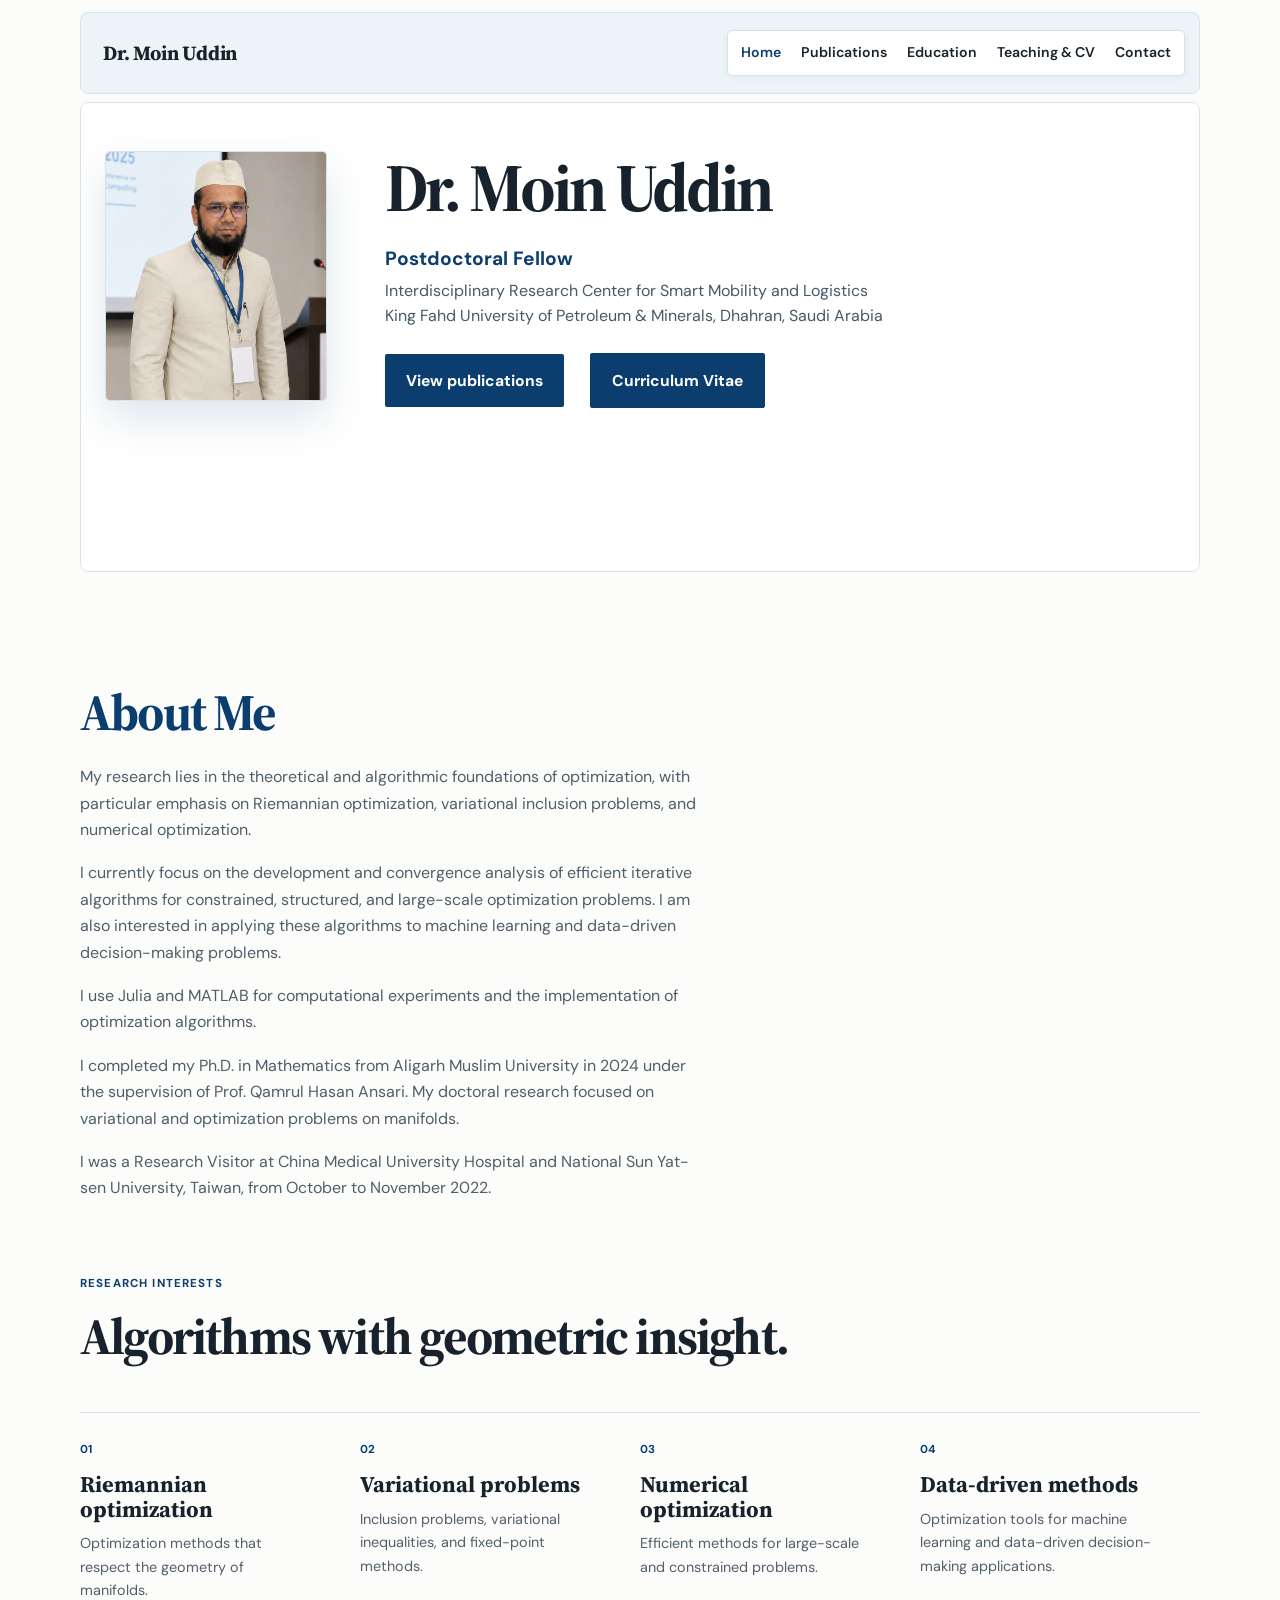
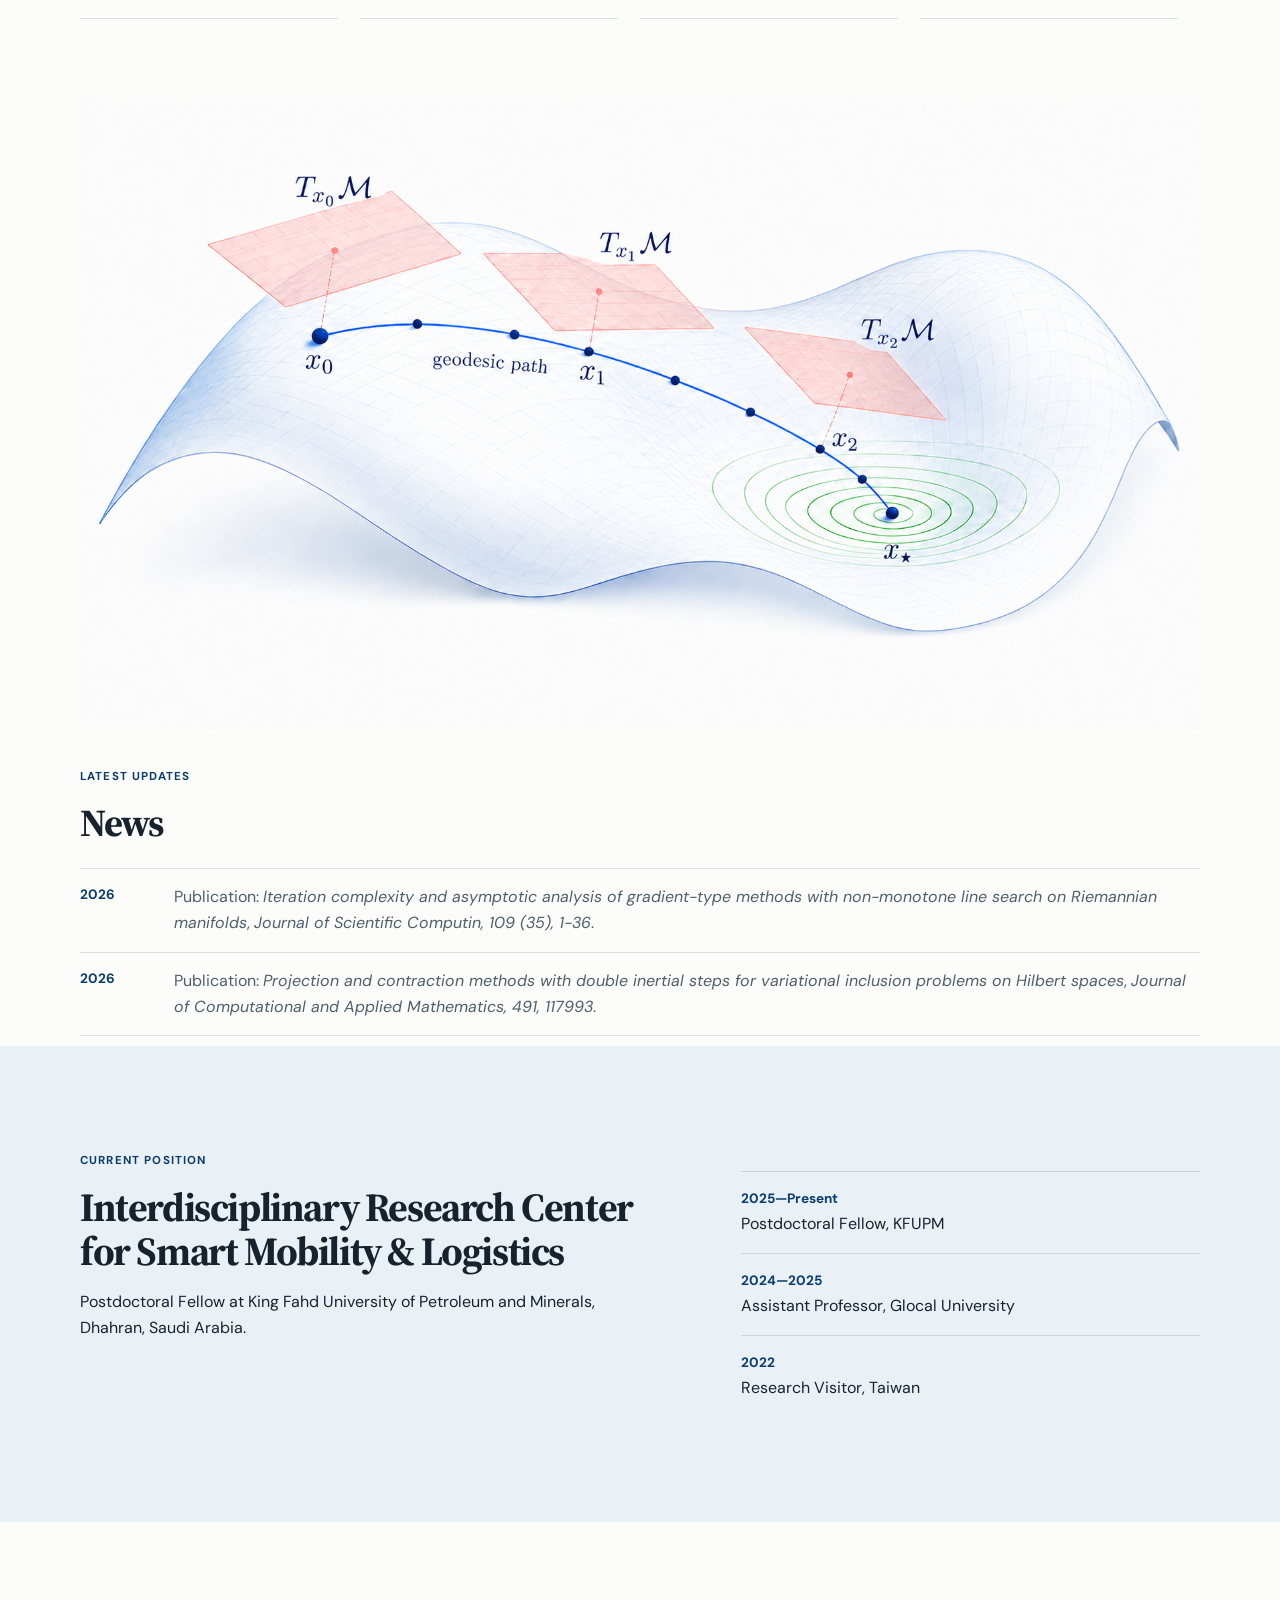
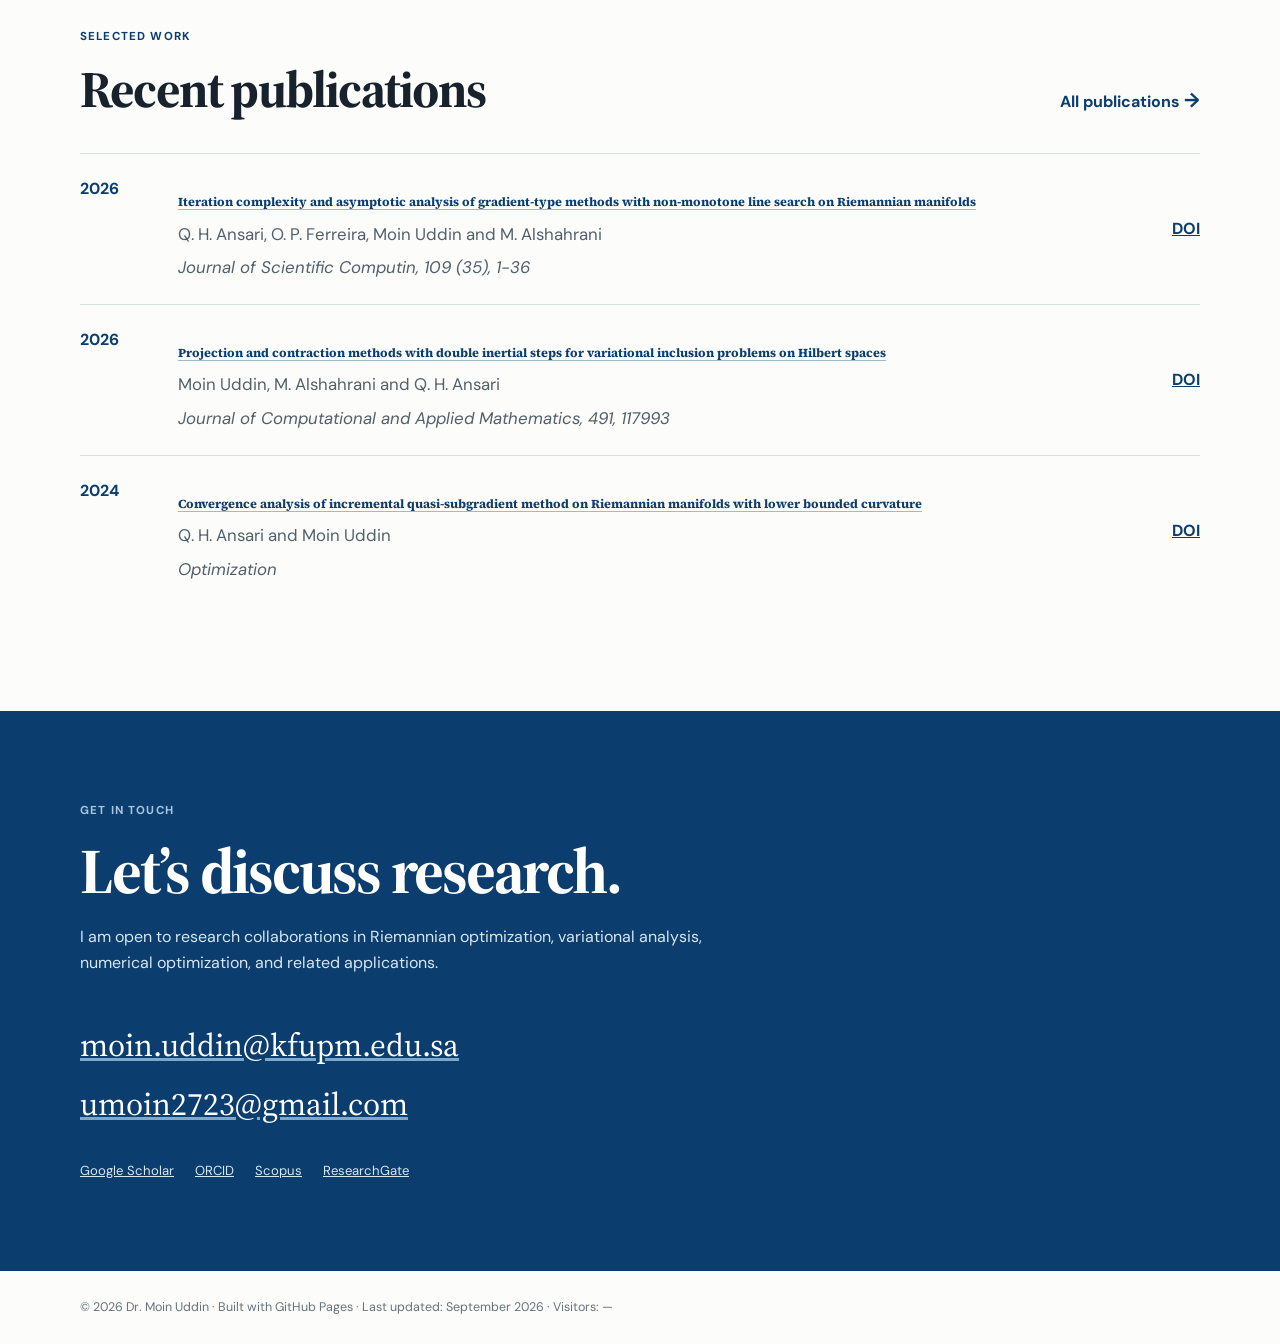
==== index.html @ 326f768f "Publish academic website" ====
<!doctype html>
<html lang="en">
  <head>
    <meta charset="utf-8">
    <meta name="viewport" content="width=device-width, initial-scale=1">
    <meta name="description" content="Academic website of Dr. Moin Uddin, Postdoctoral Fellow at KFUPM.">
    <title>Dr. Moin Uddin | Researcher in Optimization</title>
    <link rel="preconnect" href="https://fonts.googleapis.com">
    <link rel="preconnect" href="https://fonts.gstatic.com" crossorigin>
    <link href="https://fonts.googleapis.com/css2?family=DM+Sans:wght@400;500;600;700&family=Source+Serif+4:opsz,wght@8..60,600;8..60,700&display=swap" rel="stylesheet">
    <link rel="stylesheet" href="assets/styles.css">
    <link rel="stylesheet" href="assets/enhancements.css">
  </head>
  <body>
    <header class="site-header"><a class="brand" href="index.html">Dr. Moin Uddin</a><button class="menu-button" aria-label="Open menu">Menu</button><nav><a class="active" href="index.html">Home</a><a href="publications.html">Publications</a><a href="education.html">Education</a><a href="teaching.html">Teaching & CV</a><a href="#contact">Contact</a></nav></header>
    <main>
      <section class="hero wrap" id="home">
        <div class="hero-copy"><h1>Dr. Moin Uddin</h1><div class="academic-role"><strong>Postdoctoral Fellow</strong><span>Interdisciplinary Research Center for Smart Mobility and Logistics<br>King Fahd University of Petroleum & Minerals, Dhahran, Saudi Arabia</span></div><div class="actions"><a class="button" href="publications.html">View publications</a><a class="button secondary-button" href="teaching.html#cv">Curriculum Vitae</a></div></div>
        <div class="portrait-wrap"><img src="assets/images/moin-uddin.png" alt="Dr. Moin Uddin"><div class="portrait-note">Dhahran, Saudi Arabia</div></div>
      </section>
      <section class="section wrap" id="research"><div class="about-copy standalone-about"><h2 class="about-title">About Me</h2><p>My research lies in the theoretical and algorithmic foundations of optimization, with particular emphasis on Riemannian optimization, variational inclusion problems, and numerical optimization.</p><p>I currently focus on the development and convergence analysis of efficient iterative algorithms for constrained, structured, and large-scale optimization problems. I am also interested in applying these algorithms to machine learning and data-driven decision-making problems.</p><p>I use Julia and MATLAB for computational experiments and the implementation of optimization algorithms.</p><p>I completed my Ph.D. in Mathematics from Aligarh Muslim University in 2024 under the supervision of Prof. Qamrul Hasan Ansari. My doctoral research focused on variational and optimization problems on manifolds.</p><p>I was a Research Visitor at China Medical University Hospital and National Sun Yat-sen University, Taiwan, from October to November 2022.</p></div><div class="section-intro research-heading"><p class="eyebrow">Research interests</p><h2>Algorithms with geometric insight.</h2></div><div class="research-grid"><article><span>01</span><h3>Riemannian optimization</h3><p>Optimization methods that respect the geometry of manifolds.</p></article><article><span>02</span><h3>Variational problems</h3><p>Inclusion problems, variational inequalities, and fixed-point methods.</p></article><article><span>03</span><h3>Numerical optimization</h3><p>Efficient methods for large-scale and constrained problems.</p></article><article><span>04</span><h3>Data-driven methods</h3><p>Optimization tools for machine learning and data-driven decision-making applications.</p></article></div></section>
<figure class="algorithm-visual wrap"><img src="assets/images/riemannian-optimization-diagram-iterates.png" alt="Diagram showing Riemannian optimization iterates x₀, x₁, x₂, their corresponding tangent spaces, and an optimum"></figure>
      <section class="section muted"><div class="wrap split"><div><p class="eyebrow">Current position</p><h2>Interdisciplinary Research Center for Smart Mobility & Logistics</h2><p>Postdoctoral Fellow at King Fahd University of Petroleum and Minerals, Dhahran, Saudi Arabia.</p></div><div class="timeline"><p><b>2025—Present</b> Postdoctoral Fellow, KFUPM</p><p><b>2024—2025</b> Assistant Professor, Glocal University</p><p><b>2022</b> Research Visitor, Taiwan</p></div></div></section>
      <section class="section wrap selected"><div class="section-top"><div><p class="eyebrow">Selected work</p><h2>Recent publications</h2></div><a class="text-link" href="publications.html">All publications <span>→</span></a></div><div id="featured-publications" class="publication-list"></div></section>
      <section class="contact" id="contact"><div class="wrap"><p class="eyebrow">Get in touch</p><h2>Let’s discuss research.</h2><p class="collaboration-note">I am open to research collaborations in Riemannian optimization, variational analysis, numerical optimization, and related applications.</p><a class="email" href="mailto:moin.uddin@kfupm.edu.sa">moin.uddin@kfupm.edu.sa</a><a class="email secondary-email" href="mailto:umoin2723@gmail.com">umoin2723@gmail.com</a><div class="profile-links"><a href="https://scholar.google.com/citations?user=GIhlsMgAAAAJ" target="_blank" rel="noreferrer">Google Scholar</a><a href="https://orcid.org/0009-0005-5530-0240" target="_blank" rel="noreferrer">ORCID</a><a href="https://www.scopus.com/authid/detail.uri?authorId=57891499400" target="_blank" rel="noreferrer">Scopus</a><a href="https://www.researchgate.net/profile/Moin-Uddin-14" target="_blank" rel="noreferrer">ResearchGate</a></div></div></section>
    </main><footer class="wrap">© <span id="year"></span> Dr. Moin Uddin · Built with GitHub Pages</footer><script src="assets/data.js"></script><script src="assets/site.js"></script>
  </body>
</html>
---- assets/styles.css ----
:root{--ink:#17222d;--blue:#0b3d6e;--sky:#eaf1f6;--paper:#fcfcfa;--line:#d8e0e6;--serif:"Source Serif 4",Georgia,serif;--sans:"DM Sans",Arial,sans-serif}*{box-sizing:border-box}html{scroll-behavior:smooth}body{margin:0;background:var(--paper);color:var(--ink);font:16px/1.65 var(--sans)}.wrap{width:min(1120px,calc(100% - 48px));margin:auto}.site-header{height:78px;width:min(1120px,calc(100% - 48px));margin:auto;display:flex;align-items:center;justify-content:space-between}.brand{width:40px;height:40px;background:var(--blue);color:#fff;border-radius:50%;display:grid;place-items:center;font-weight:700;text-decoration:none}nav{display:flex;gap:26px}nav a{color:var(--ink);text-decoration:none;font-size:.9rem;font-weight:600}nav a.active,nav a:hover{color:var(--blue)}.menu-button{display:none;background:none;border:0;font:inherit}.hero{min-height:545px;display:grid;grid-template-columns:1.25fr .75fr;align-items:center;gap:80px;padding:55px 0 75px}.eyebrow{color:var(--blue);font-weight:700;letter-spacing:.1em;text-transform:uppercase;font-size:.72rem;margin:0 0 16px}h1,h2,h3{font-family:var(--serif);line-height:1.08;margin:0}h1{font-size:clamp(3.4rem,7vw,6.1rem);letter-spacing:-.045em}h2{font-size:clamp(2.2rem,4vw,3.6rem);letter-spacing:-.035em}h3{font-size:1.4rem}.lede{font-size:1.12rem;max-width:630px;margin:26px 0;color:#495762}.narrow{max-width:650px}.actions{display:flex;gap:26px;align-items:center;margin-top:34px}.button{display:inline-block;background:var(--blue);color:#fff;text-decoration:none;padding:13px 19px;font-size:.9rem;font-weight:700;border-radius:2px}.text-link{color:var(--blue);text-decoration:none;font-weight:700}.text-link span{font-size:1.25em}.portrait-wrap{position:relative;justify-self:end}.portrait-wrap img{width:min(300px,75vw);aspect-ratio:4/5;object-fit:cover;object-position:center;border-radius:150px 150px 8px 8px;filter:saturate(.85)}.portrait-note{position:absolute;bottom:16px;left:-42px;background:var(--paper);padding:8px 13px;font-size:.74rem;font-weight:700}.band,.muted{background:var(--sky)}.stats{padding:34px 0;display:grid;grid-template-columns:repeat(3,1fr);gap:36px}.stats div{border-left:2px solid #a7c2d6;padding-left:16px}.stats strong{font-family:var(--serif);font-size:1.55rem;display:block}.stats span{font-size:.78rem;color:#53616c}.section{padding:105px 0}.section-intro{max-width:720px}.research-grid{margin-top:48px;display:grid;grid-template-columns:repeat(4,1fr);border-top:1px solid var(--line)}.research-grid article{padding:22px 24px 15px 0;border-bottom:1px solid var(--line);margin-right:22px}.research-grid span{font-size:.72rem;color:var(--blue);font-weight:700}.research-grid h3{margin:12px 0 10px}.research-grid p{font-size:.9rem;margin:0;color:#52606b}.split{display:grid;grid-template-columns:1.1fr .9fr;gap:100px}.split h2{font-size:2.5rem}.timeline{padding-top:20px}.timeline p{border-top:1px solid #c8d6e0;padding:16px 0;margin:0}.timeline b{color:var(--blue);display:block;font-size:.85rem}.section-top{display:flex;align-items:end;justify-content:space-between;margin-bottom:36px}.publication{display:grid;grid-template-columns:80px 1fr auto;gap:18px;padding:22px 0;border-top:1px solid var(--line)}.publication time{font-size:.82rem;color:var(--blue);font-weight:700}.publication h3{font-size:1.2rem}.publication p,.publication em{font-size:.87rem;display:block;margin:6px 0 0;color:#52606b}.publication em{font-style:italic}.publication a{color:var(--blue);font-size:.77rem;font-weight:700;align-self:center}.contact{background:var(--blue);color:#fff;padding:90px 0}.contact .eyebrow{color:#a9c6e0}.contact h2{font-size:clamp(2.6rem,5vw,4.8rem)}.email{display:inline-block;color:#fff;font:clamp(1.25rem,2.5vw,2rem) var(--serif);margin:22px 0 34px;text-decoration-color:#7ea8ca}.profile-links{display:flex;gap:21px;flex-wrap:wrap}.profile-links a{color:#d8e6f1;font-size:.82rem}footer{padding:26px 0;font-size:.78rem;color:#66737c}.page{padding:85px 0 105px}.page>h1{font-size:clamp(3rem,6vw,5.3rem)}.full{margin-top:62px}.under-review{margin-top:100px;padding-top:60px;border-top:4px solid var(--blue)}.two-column{display:grid;grid-template-columns:1fr 1fr;gap:100px;margin-top:72px}.two-column h2{font-size:2rem;margin:0 0 22px}.two-column p{margin:0 0 25px}.two-column span{color:#61707c;font-size:.9rem}.tag-list{display:flex;flex-wrap:wrap;gap:8px;padding:0;list-style:none;margin:0 0 55px}.tag-list li{border:1px solid var(--line);padding:7px 10px;font-size:.82rem}.cv-box{background:var(--sky);margin-top:65px;padding:42px}.cv-box h2{font-size:2.2rem}.cv-box code{font-size:.8rem}.cv-box .button{margin-top:10px}@media(max-width:720px){.wrap,.site-header{width:min(100% - 32px,1120px)}.site-header{position:relative}.menu-button{display:block;color:var(--blue);font-weight:700}nav{display:none;position:absolute;top:67px;right:0;z-index:3;background:#fff;border:1px solid var(--line);padding:16px;flex-direction:column;gap:12px}nav.open{display:flex}.hero{grid-template-columns:1fr;gap:30px;padding:45px 0 55px}.portrait-wrap{justify-self:start;grid-row:1}.portrait-wrap img{width:190px}.portrait-note{left:120px}.stats,.research-grid,.split,.two-column{grid-template-columns:1fr}.stats{gap:18px}.research-grid article{margin-right:0}.split,.two-column{gap:40px}.section{padding:70px 0}.section-top{align-items:start;gap:20px;flex-direction:column}.publication{grid-template-columns:52px 1fr}.publication a{grid-column:2;justify-self:start}.contact{padding:65px 0}.page{padding:55px 0 75px}.cv-box{padding:28px}}
---- assets/enhancements.css ----
/* Optional visual layer: keep this file separate so design changes stay easy. */
.research-art { position: relative; margin-bottom: 0; overflow: hidden; background: #dceaf2; }
.research-art img { display: block; width: 100%; height: 355px; object-fit: cover; object-position: center; }
.research-art::after { content: ""; position: absolute; inset: 0; background: linear-gradient(90deg, rgba(11,61,110,.38), transparent 58%); }
.research-art p { position: absolute; z-index: 1; bottom: 19px; left: 25px; margin: 0; color: #fff; font: 600 1.16rem var(--serif); letter-spacing: .02em; }
@media (max-width: 720px) { .research-art img { height: 240px; } }

/* Hero refinements */
.position-label { margin: 0 0 17px; color: var(--blue); font-size: .82rem; font-weight: 700; line-height: 1.5; }
.position-label span { display: block; margin-bottom: 3px; letter-spacing: .1em; text-transform: uppercase; font-size: .67rem; color: #657c90; }
.hero h1 { white-space: nowrap; font-size: clamp(2.8rem, 5.8vw, 5.45rem); }
.portrait-wrap img { aspect-ratio: 1; border-radius: 50%; object-position: center top; border: 8px solid #eaf1f6; box-shadow: 0 16px 38px rgba(11,61,110,.18); }
.portrait-note { left: -25px; }
@media (max-width: 720px) { .hero h1 { white-space: normal; } .portrait-wrap img { width: 195px; } }

/* Reference-style hero: background artwork with the name placed over it. */
.hero { position: relative; overflow: hidden; isolation: isolate; }
.hero::before { content: ""; position: absolute; z-index: -2; inset: 0 calc((100vw - min(1120px, calc(100vw - 48px))) / -2); background: linear-gradient(135deg, #154d7d 0%, #0b3d6e 45%, #1e5f92 100%); }
.hero::after { content: ""; position: absolute; z-index: -1; inset: 0 calc((100vw - min(1120px, calc(100vw - 48px))) / -2); background: linear-gradient(90deg, rgba(7, 34, 61, .84) 0%, rgba(7, 34, 61, .58) 47%, rgba(7, 34, 61, .12) 100%); }
.hero h1 { color: #fff; }
.hero .lede { color: #edf5fa; }
.position-label { color: #fff; }
.position-label span { color: #c6dfef; }
.hero .text-link { color: #fff; }
.portrait-note { background: #fff; }
@media (max-width: 720px) { .hero::before, .hero::after { inset-inline: -16px; } .hero::after { background: linear-gradient(90deg, rgba(7,34,61,.86), rgba(7,34,61,.5)); } }

/* Centered academic homepage hero. */
.hero { min-height: 635px; display: flex; flex-direction: column; justify-content: center; align-items: center; gap: 20px; padding: 70px 0; text-align: center; }
.hero-copy { display: flex; flex-direction: column; align-items: center; }
.portrait-wrap { order: -1; justify-self: auto; }
.portrait-wrap img { width: 178px; border: 7px solid rgba(255,255,255,.9); box-shadow: 0 16px 38px rgba(0,0,0,.28); }
.portrait-note { display: none; }
.position-label { margin: 0 0 13px; }
.hero .lede { max-width: 675px; margin: 19px 0 0; }
.hero .actions { justify-content: center; margin-top: 29px; }
@media (max-width: 720px) { .hero { min-height: 580px; padding: 58px 0; } .portrait-wrap img { width: 145px; } .hero .actions { margin-top: 24px; } }

.algorithm-visual { position: relative; margin-top: -25px; margin-bottom: 0; overflow: hidden; background: #fff; }
.algorithm-visual img { display: block; width: 100%; height: auto; object-fit: contain; }
.algorithm-visual figcaption { position: absolute; bottom: 19px; left: 24px; margin: 0; padding: 7px 11px; color: #fff; background: rgba(11,61,110,.82); font-size: .8rem; font-weight: 700; }
.secondary-email { display: block; margin-top: -19px; margin-bottom: 34px; font-size: clamp(1.25rem, 2.5vw, 2rem); }
.collaboration-note { max-width: 680px; margin: 19px 0 24px; color: #d8e6f1; }

.about-research { display: grid; grid-template-columns: 1.05fr .95fr; gap: 100px; align-items: start; }
.about-copy h2 { margin-bottom: 24px; }
.about-copy > p:not(.eyebrow) { max-width: 620px; margin: 0 0 17px; color: #4f5f6a; }
.standalone-about { max-width: 760px; }
.about-title { margin: 0 0 25px; color: var(--blue); font-size: clamp(2.25rem, 4vw, 3.4rem); }
.research-heading { margin-top: 72px; }
.focus-list { padding-top: 3px; }
.focus-list article { display: grid; grid-template-columns: 44px 1fr; gap: 12px; padding: 17px 0; border-top: 1px solid var(--line); }
.focus-list article:last-child { border-bottom: 1px solid var(--line); }
.focus-list span { color: var(--blue); font-size: .74rem; font-weight: 700; }
.focus-list h3 { font-size: 1.3rem; }
@media (max-width: 720px) { .about-research { grid-template-columns: 1fr; gap: 46px; } }

/* Light split hero: portrait on the left, academic identity on the right. */
.hero { min-height: 590px; display: grid; grid-template-columns: minmax(280px, .8fr) minmax(360px, 1.2fr); justify-content: initial; align-items: center; gap: 90px; padding: 68px 0; text-align: left; }
.hero::before { background: linear-gradient(135deg, #f4f8fb 0%, #e5f0f7 100%); }
.hero::after { background: none; }
.hero-copy { grid-column: 2; grid-row: 1; display: flex; align-items: flex-start; }
.portrait-wrap { grid-column: 1; grid-row: 1; order: 0; justify-self: start; }
.portrait-wrap { padding: 12px; background: #fff; border: 1px solid #d9e3ea; border-radius: 8px; box-shadow: 0 18px 42px rgba(11,61,110,.13); }
.portrait-wrap img { display: block; width: min(305px, 27vw); aspect-ratio: 4 / 5; border: 0; border-radius: 3px; box-shadow: none; object-fit: cover; object-position: center top; }
.hero h1 { color: var(--ink); }
.position-label { color: var(--blue); }
.position-label span { color: #657c90; }
.hero .text-link { color: var(--blue); }
.hero h1 + .position-label { margin-top: 20px; }
.hero .actions { justify-content: flex-start; }
@media (max-width: 720px) { .hero { min-height: auto; grid-template-columns: 1fr; gap: 32px; padding: 55px 0; text-align: center; } .portrait-wrap, .hero-copy { grid-column: 1; } .portrait-wrap { grid-row: 1; justify-self: center; } .hero-copy { grid-row: 2; align-items: center; } .portrait-wrap img { width: min(285px, 76vw); } .hero .actions { justify-content: center; } }

.academic-role { margin-top: 20px; color: #455966; line-height: 1.55; }
.academic-role strong { display: block; color: var(--blue); font-size: 1.08rem; }
.academic-role span { display: block; margin-top: 5px; font-size: .91rem; }
.academic-role + .actions { margin-top: 31px; }
@media (max-width: 720px) { .academic-role { text-align: center; } }

.education-list { margin-top: 58px; border-top: 1px solid var(--line); }
.education-list article { display: grid; grid-template-columns: 150px 1fr; gap: 28px; padding: 30px 0; border-bottom: 1px solid var(--line); }
.education-list time { color: var(--blue); font-size: .85rem; font-weight: 700; }
.education-list h2 { font-size: 1.8rem; }
.education-list p { margin: 8px 0 0; }
.education-list .detail { color: #5c6b76; font-size: .9rem; }
@media (max-width: 720px) { .education-list article { grid-template-columns: 1fr; gap: 8px; } }
.paper-title { color: inherit; text-decoration-color: #9bbbd1; text-underline-offset: 3px; }
.paper-title:hover { color: var(--blue); }

/* Compact academic navigation: identity and links in separate visual areas. */
.site-header { width: min(1180px, calc(100% - 48px)); height: auto; min-height: 82px; margin-top: 18px; padding: 11px 14px 11px 22px; background: #edf4f8; border: 1px solid #d7e3eb; border-radius: 8px; }
.brand { width: auto; height: auto; display: block; padding: 0; color: var(--ink); background: none; border-radius: 0; font: 700 1.1rem var(--serif); letter-spacing: -.01em; }
.site-header nav { padding: 10px 13px; gap: 20px; background: #fff; border: 1px solid #d8e2e9; border-radius: 5px; box-shadow: 0 2px 7px rgba(11,61,110,.05); }
.site-header nav a { font-size: .8rem; }
@media (max-width: 720px) { .site-header { width: min(100% - 32px, 1180px); margin-top: 10px; padding: 11px 14px; } .brand { font-size: 1rem; } .site-header nav { top: 58px; right: 0; } }

/* Compact profile block and separate academic-stat cards. */
.hero { min-height: 470px; grid-template-columns: 240px minmax(320px, 1fr); gap: 40px; padding: 48px 24px; }
.hero-copy, .portrait-wrap { align-self: start; }
.portrait-wrap { padding: 0; width: fit-content; border-radius: 4px; overflow: hidden; }
.portrait-wrap img { width: 220px; height: 248px; aspect-ratio: auto; object-position: center top; }
.hero h1 { font-size: clamp(2.55rem, 4.8vw, 4.35rem); }
.academic-role + .actions { margin-top: 24px; }
.stats { padding: 24px 0; grid-template-columns: repeat(3, 1fr); gap: 14px; }
.stats div { min-height: 88px; padding: 15px 17px; border: 1px solid #cbdbe6; border-left: 4px solid var(--blue); border-radius: 5px; background: #fff; box-shadow: 0 2px 7px rgba(11,61,110,.05); }
@media (max-width: 720px) { .hero { min-height: auto; grid-template-columns: 1fr; gap: 25px; padding: 45px 16px; } .portrait-wrap img { width: 220px; height: 248px; object-position: center top; } .stats { grid-template-columns: 1fr; } }

/* Equal-width compact page boxes. */
.site-header { width: min(1120px, calc(100% - 48px)); margin-top: 12px; }
.hero { margin: 8px auto; background: #fff; border: 1px solid #d7e3eb; border-radius: 8px; }
.hero::before { inset: 0; background: #fff; }
.hero::after { inset: 0; background: none; }
.band { width: min(1120px, calc(100% - 48px)); margin: 0 auto 8px; background: #edf4f8; border: 1px solid #d7e3eb; border-radius: 8px; }
.band .stats { width: calc(100% - 28px); }
.secondary-button { background: #fff; color: var(--blue); border: 1px solid var(--blue); }
@media (max-width: 720px) { .site-header, .band { width: min(100% - 32px, 1120px); } .hero { width: min(100% - 32px, 1120px); margin-top: 8px; margin-bottom: 8px; } .band .stats { width: calc(100% - 24px); } }

/* Larger type for the profile and publication content. */
.brand { font-size: 1.26rem; }
.site-header nav a { font-size: .88rem; }
.hero h1 { font-size: clamp(3rem, 5.3vw, 4.8rem); }
.academic-role strong { font-size: 1.2rem; }
.academic-role span { font-size: 1rem; }
.hero .button { font-size: .98rem; padding: 14px 21px; }
.publication h3, .publication .publication-title { font-size: 2rem !important; font-weight: 700; line-height: 1.2; }
.publication p, .publication em { font-size: 1.05rem; }
.publication time { font-size: 1rem; }
.publication > a { font-size: 1rem; }
.secondary-button { background: var(--blue); color: #fff; border-color: var(--blue); }
@media (max-width: 720px) { .brand { font-size: 1.08rem; } .hero h1 { font-size: clamp(2.55rem, 10vw, 3.45rem); } .publication h3, .publication .publication-title { font-size: 1.5rem !important; } }

/* Academic updates and featured publication. */
.news-section { padding: 38px 0 10px; }
.news-section h2 { margin-bottom: 24px; font-size: 2.4rem; }
.news-list { border-top: 1px solid var(--line); }
.news-list article { display: grid; grid-template-columns: 78px 1fr; gap: 16px; padding: 15px 0; border-bottom: 1px solid var(--line); }
.news-list time { color: var(--blue); font-weight: 700; font-size: .85rem; }
.news-list p { margin: 0; color: #4f5f6a; }
.featured-publication { margin: 42px 0 48px; padding: 26px 30px; background: #edf4f8; border: 1px solid #d4e3ed; border-radius: 7px; }
.featured-publication .publication { padding-bottom: 0; border-top: 0; }
.footer-feature { white-space: nowrap; }
@media (max-width: 720px) { .news-list article { grid-template-columns: 1fr; gap: 4px; } .featured-publication { padding: 20px; } .footer-feature { display: block; margin-top: 4px; white-space: normal; } }
@media (max-width: 720px) { .algorithm-visual { margin-top: 0; } .algorithm-visual img { height: 230px; } }
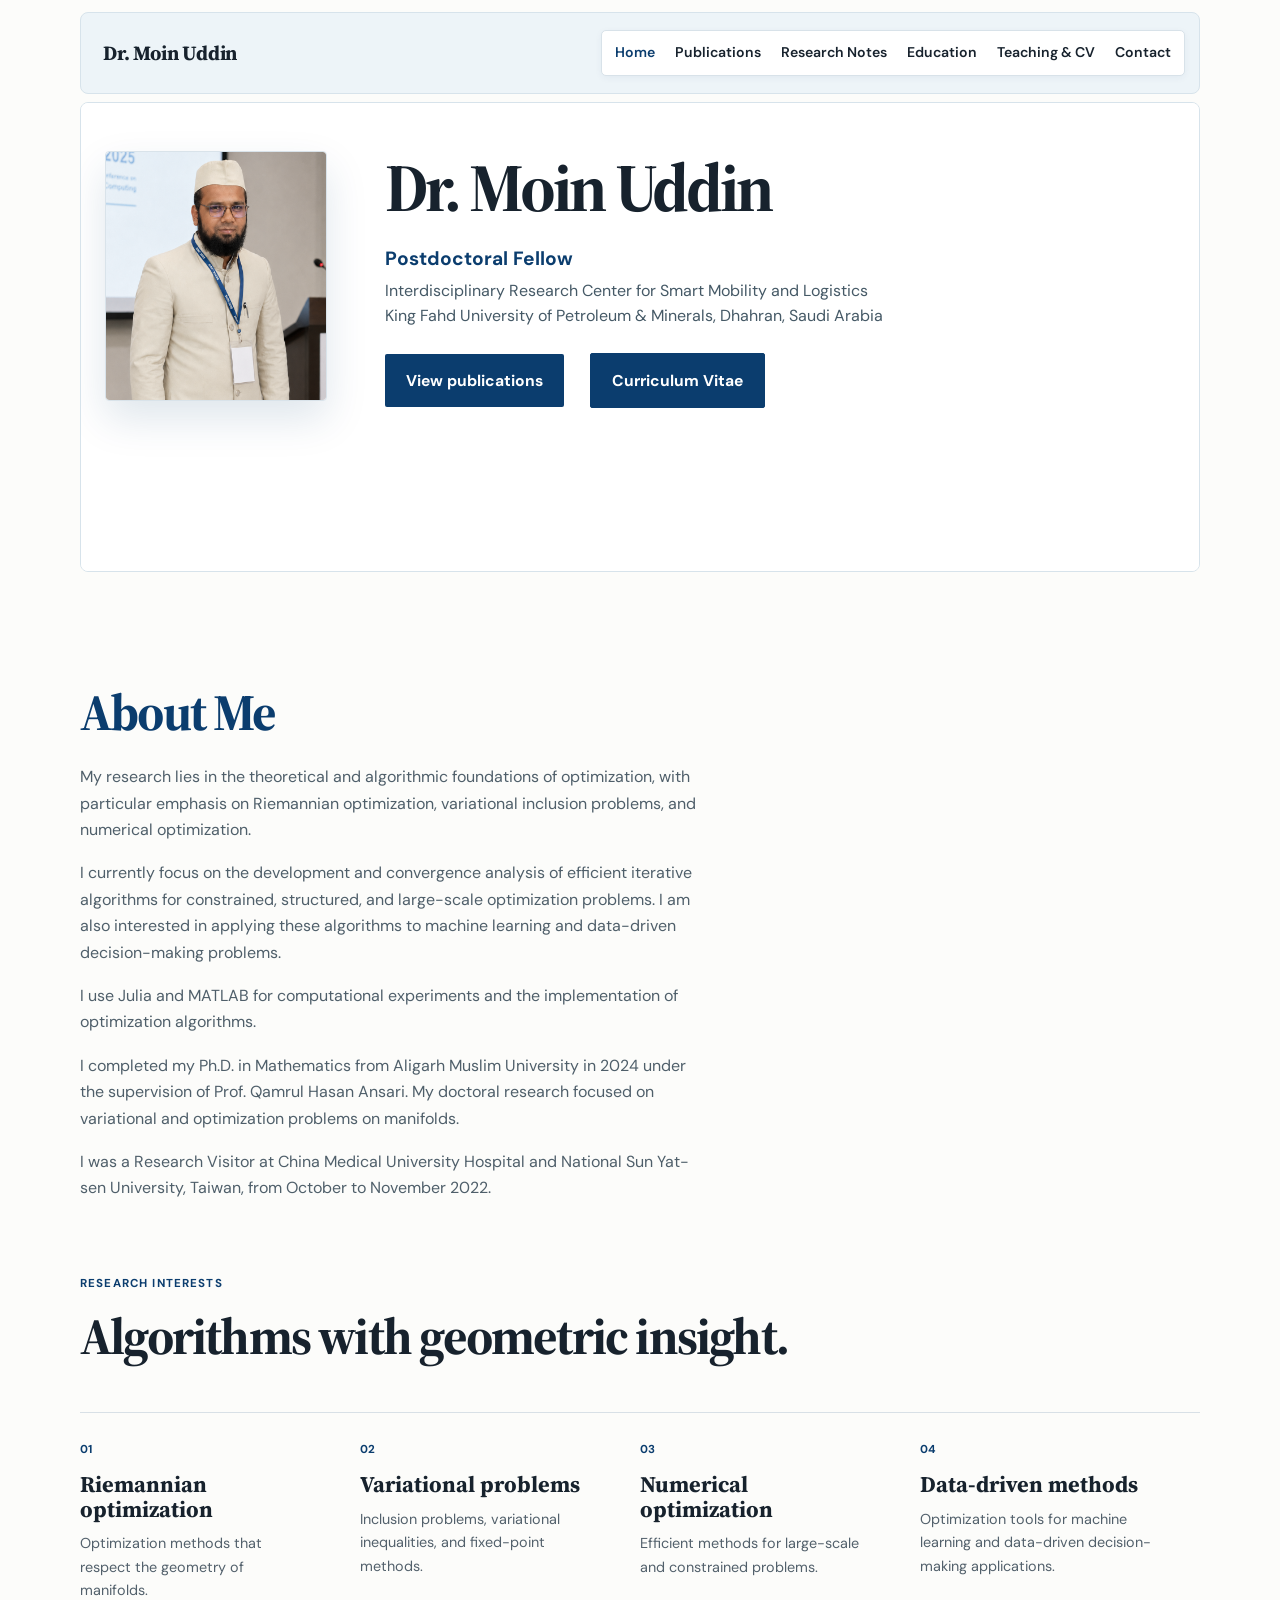
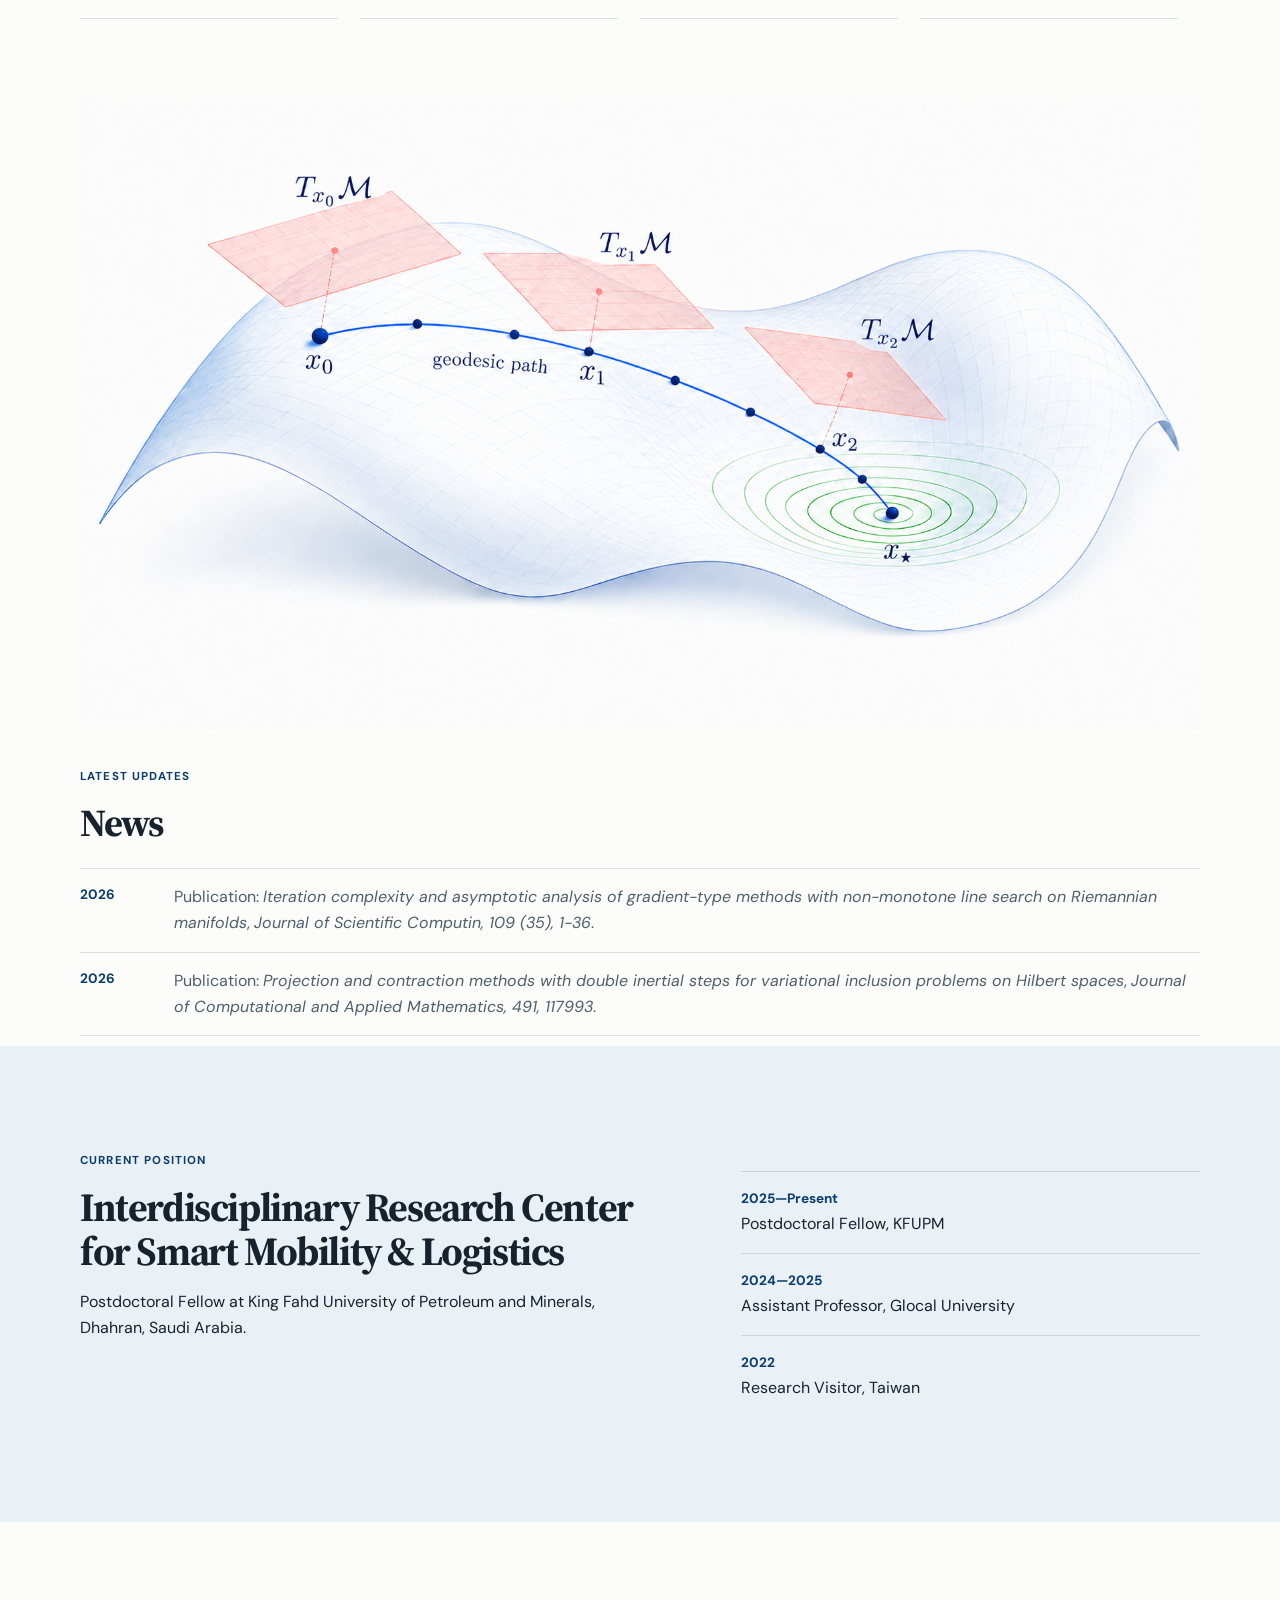
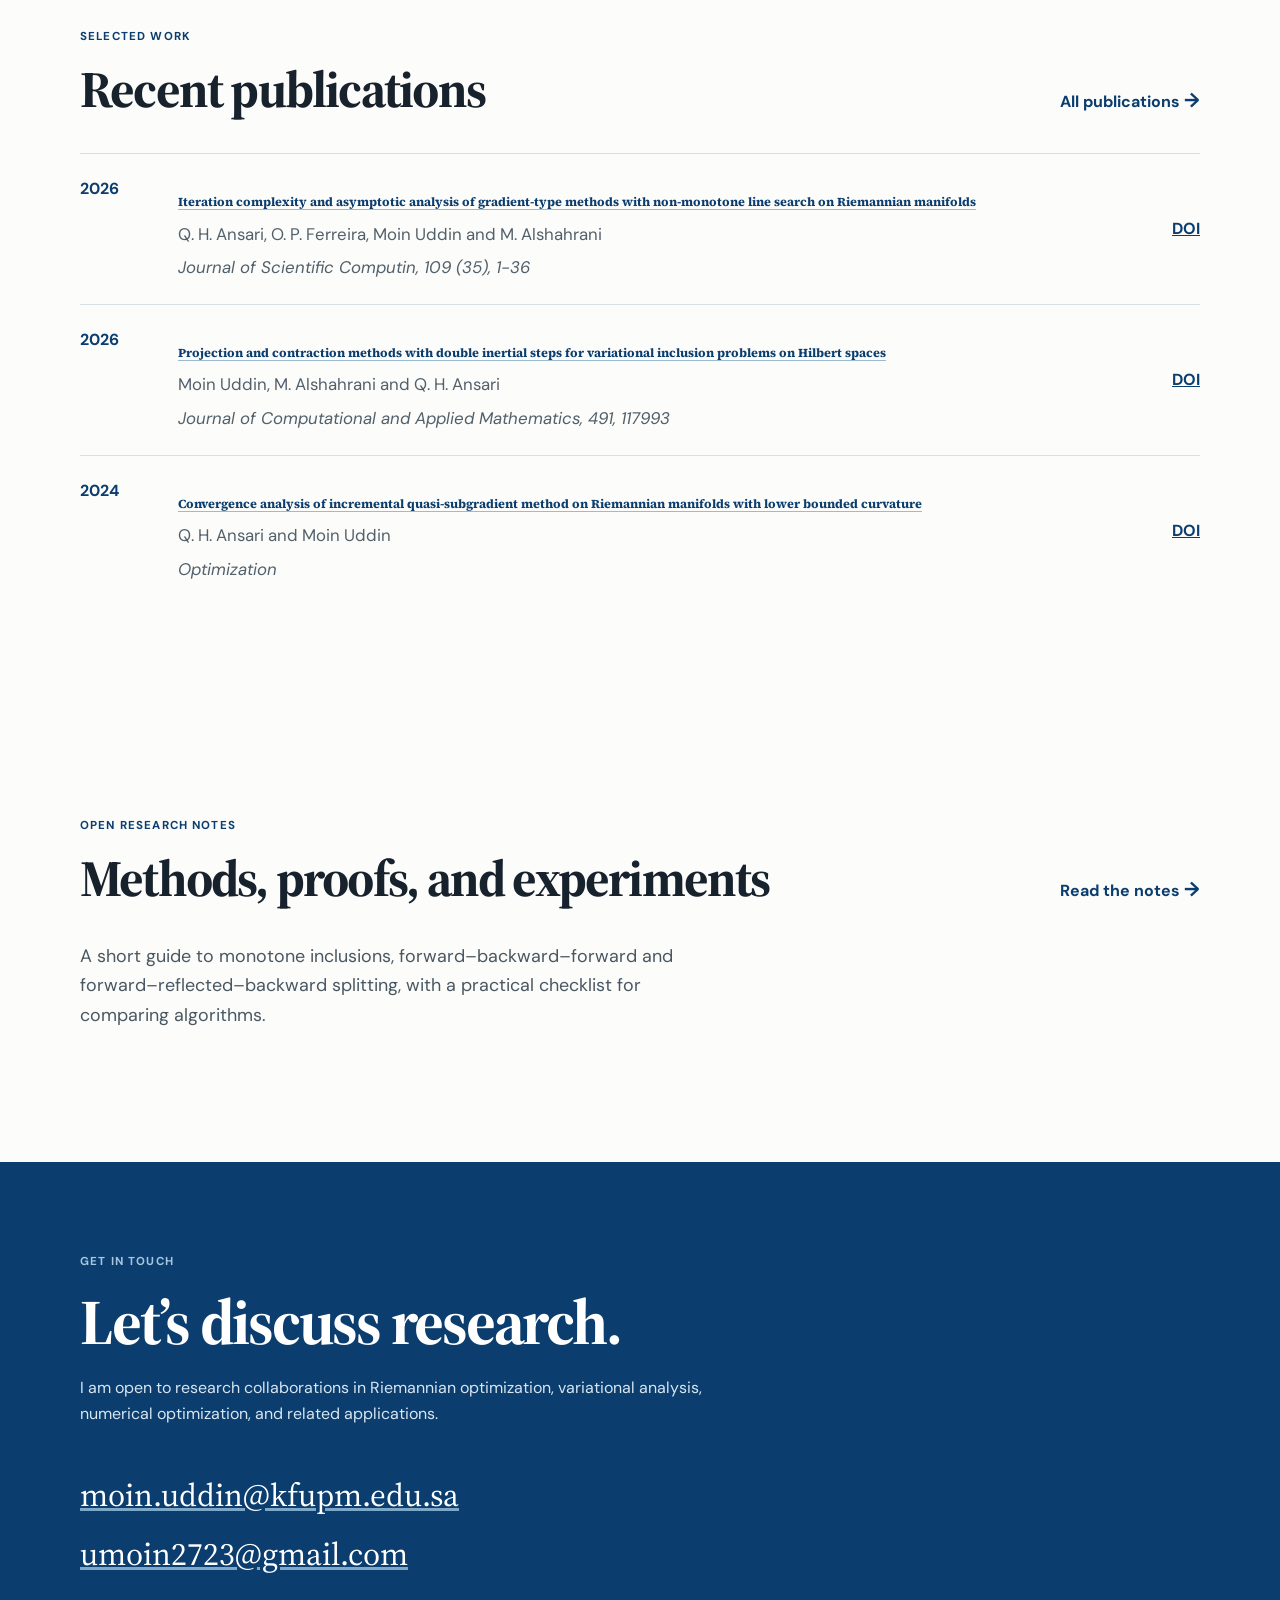
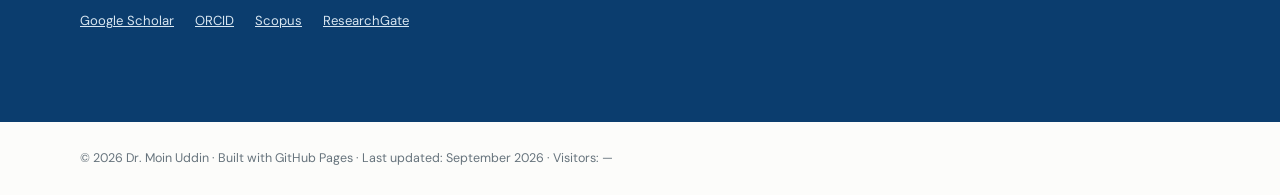
==== commit d2e0b036: "Link research notes in index.html" ====
--- a/index.html
+++ b/index.html
@@ -12,7 +12,7 @@
     <link rel="stylesheet" href="assets/enhancements.css">
   </head>
   <body>
-    <header class="site-header"><a class="brand" href="index.html">Dr. Moin Uddin</a><button class="menu-button" aria-label="Open menu">Menu</button><nav><a class="active" href="index.html">Home</a><a href="publications.html">Publications</a><a href="education.html">Education</a><a href="teaching.html">Teaching & CV</a><a href="#contact">Contact</a></nav></header>
+    <header class="site-header"><a class="brand" href="index.html">Dr. Moin Uddin</a><button class="menu-button" aria-label="Open menu">Menu</button><nav><a class="active" href="index.html">Home</a><a href="publications.html">Publications</a><a href="research-notes.html">Research Notes</a><a href="education.html">Education</a><a href="teaching.html">Teaching & CV</a><a href="#contact">Contact</a></nav></header>
     <main>
       <section class="hero wrap" id="home">
         <div class="hero-copy"><h1>Dr. Moin Uddin</h1><div class="academic-role"><strong>Postdoctoral Fellow</strong><span>Interdisciplinary Research Center for Smart Mobility and Logistics<br>King Fahd University of Petroleum & Minerals, Dhahran, Saudi Arabia</span></div><div class="actions"><a class="button" href="publications.html">View publications</a><a class="button secondary-button" href="teaching.html#cv">Curriculum Vitae</a></div></div>
@@ -22,6 +22,10 @@
 <figure class="algorithm-visual wrap"><img src="assets/images/riemannian-optimization-diagram-iterates.png" alt="Diagram showing Riemannian optimization iterates x₀, x₁, x₂, their corresponding tangent spaces, and an optimum"></figure>
       <section class="section muted"><div class="wrap split"><div><p class="eyebrow">Current position</p><h2>Interdisciplinary Research Center for Smart Mobility & Logistics</h2><p>Postdoctoral Fellow at King Fahd University of Petroleum and Minerals, Dhahran, Saudi Arabia.</p></div><div class="timeline"><p><b>2025—Present</b> Postdoctoral Fellow, KFUPM</p><p><b>2024—2025</b> Assistant Professor, Glocal University</p><p><b>2022</b> Research Visitor, Taiwan</p></div></div></section>
       <section class="section wrap selected"><div class="section-top"><div><p class="eyebrow">Selected work</p><h2>Recent publications</h2></div><a class="text-link" href="publications.html">All publications <span>→</span></a></div><div id="featured-publications" class="publication-list"></div></section>
+      <section class="section wrap selected" id="research-notes">
+        <div class="section-top"><div><p class="eyebrow">Open research notes</p><h2>Methods, proofs, and experiments</h2></div><a class="text-link" href="research-notes.html">Read the notes <span>→</span></a></div>
+        <p class="lede">A short guide to monotone inclusions, forward–backward–forward and forward–reflected–backward splitting, with a practical checklist for comparing algorithms.</p>
+      </section>
       <section class="contact" id="contact"><div class="wrap"><p class="eyebrow">Get in touch</p><h2>Let’s discuss research.</h2><p class="collaboration-note">I am open to research collaborations in Riemannian optimization, variational analysis, numerical optimization, and related applications.</p><a class="email" href="mailto:moin.uddin@kfupm.edu.sa">moin.uddin@kfupm.edu.sa</a><a class="email secondary-email" href="mailto:umoin2723@gmail.com">umoin2723@gmail.com</a><div class="profile-links"><a href="https://scholar.google.com/citations?user=GIhlsMgAAAAJ" target="_blank" rel="noreferrer">Google Scholar</a><a href="https://orcid.org/0009-0005-5530-0240" target="_blank" rel="noreferrer">ORCID</a><a href="https://www.scopus.com/authid/detail.uri?authorId=57891499400" target="_blank" rel="noreferrer">Scopus</a><a href="https://www.researchgate.net/profile/Moin-Uddin-14" target="_blank" rel="noreferrer">ResearchGate</a></div></div></section>
     </main><footer class="wrap">© <span id="year"></span> Dr. Moin Uddin · Built with GitHub Pages</footer><script src="assets/data.js"></script><script src="assets/site.js"></script>
   </body>
